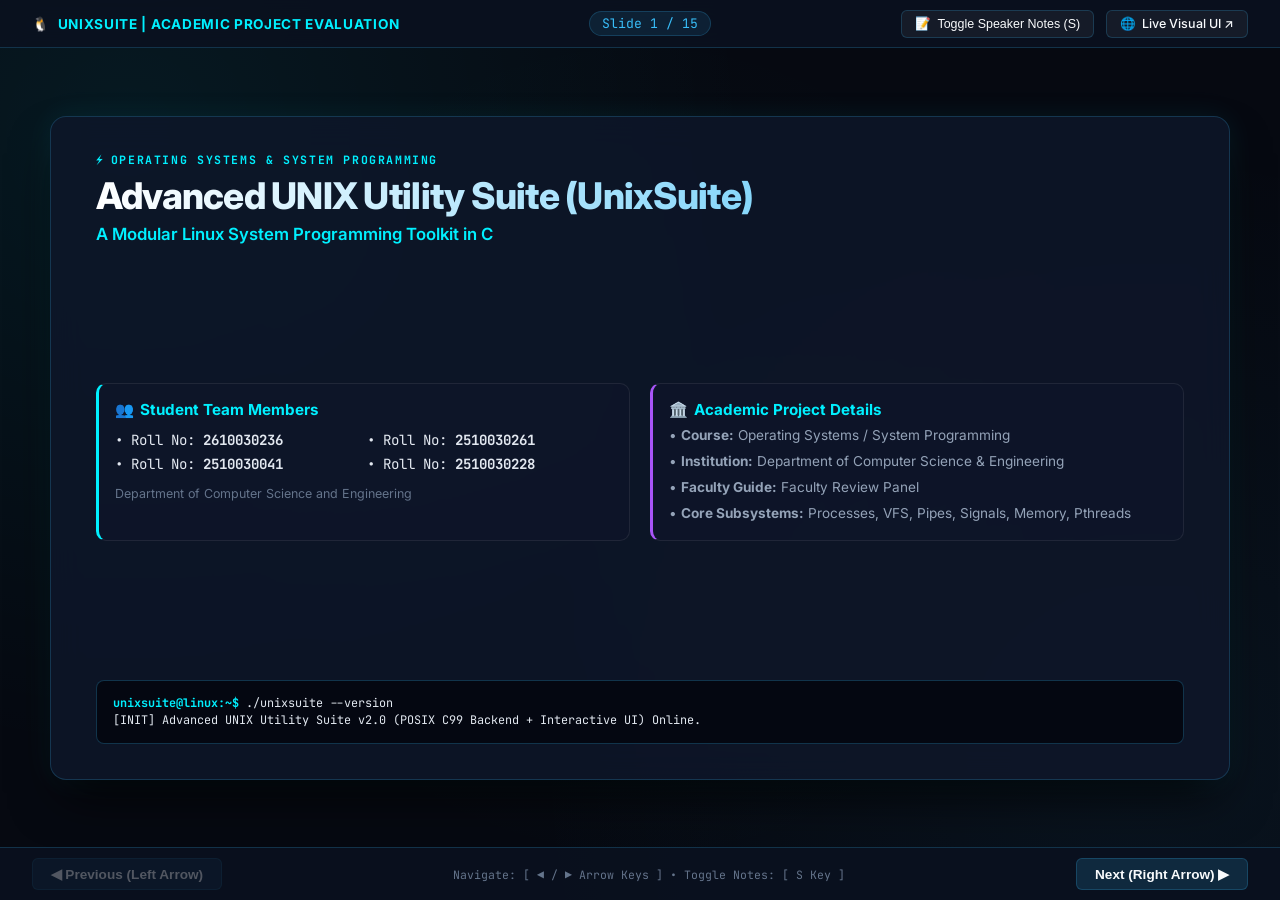
==== slides.html @ fb6fa372 "Initial commit: Advanced Unix Utility Suite (UnixSuite) complete C backend, interactive Web UI, and " ====
<!DOCTYPE html>
<html lang="en">
<head>
  <meta charset="UTF-8">
  <meta name="viewport" content="width=device-width, initial-scale=1.0">
  <title>Advanced UNIX Utility Suite (UnixSuite) | 15-Slide Presentation</title>
  <link rel="preconnect" href="https://fonts.googleapis.com">
  <link rel="preconnect" href="https://fonts.gstatic.com" crossorigin>
  <link href="https://fonts.googleapis.com/css2?family=Inter:wght@300;400;500;600;700;800;900&family=JetBrains+Mono:wght@400;500;600;700&display=swap" rel="stylesheet">
  <style>
    :root {
      --bg-base: #060911;
      --bg-surface: #0b1120;
      --card-bg: rgba(15, 23, 42, 0.85);
      --card-border: rgba(56, 189, 248, 0.2);
      --card-hover: rgba(30, 41, 59, 0.95);
      --accent-cyan: #00f0ff;
      --accent-blue: #38bdf8;
      --accent-purple: #a855f7;
      --accent-emerald: #10b981;
      --accent-amber: #f59e0b;
      --accent-rose: #f43f5e;
      --text-main: #f8fafc;
      --text-muted: #94a3b8;
      --text-dim: #64748b;
    }

    * {
      box-sizing: border-box;
      margin: 0;
      padding: 0;
    }

    body {
      font-family: 'Inter', -apple-system, BlinkMacSystemFont, sans-serif;
      background-color: var(--bg-base);
      color: var(--text-main);
      overflow: hidden;
      height: 100vh;
      display: flex;
      flex-direction: column;
      background-image: 
        radial-gradient(circle at 10% 15%, rgba(0, 240, 255, 0.07) 0%, transparent 45%),
        radial-gradient(circle at 90% 85%, rgba(56, 189, 248, 0.06) 0%, transparent 45%),
        radial-gradient(circle at 50% 50%, rgba(16, 185, 129, 0.03) 0%, transparent 55%);
    }

    /* Top presentation bar */
    .pres-header {
      padding: 0.6rem 2rem;
      display: flex;
      align-items: center;
      justify-content: space-between;
      border-bottom: 1px solid var(--card-border);
      background: rgba(11, 17, 32, 0.9);
      backdrop-filter: blur(12px);
      z-index: 100;
    }

    .brand-tag {
      font-size: 0.85rem;
      font-weight: 700;
      color: var(--accent-cyan);
      display: flex;
      align-items: center;
      gap: 0.5rem;
      letter-spacing: 0.05em;
    }

    .slide-progress {
      font-family: 'JetBrains Mono', monospace;
      font-size: 0.82rem;
      color: var(--accent-blue);
      background: rgba(56, 189, 248, 0.1);
      padding: 3px 12px;
      border-radius: 9999px;
      border: 1px solid var(--card-border);
    }

    .header-actions {
      display: flex;
      align-items: center;
      gap: 0.75rem;
    }

    .btn-header {
      background: rgba(255, 255, 255, 0.05);
      border: 1px solid var(--card-border);
      color: var(--text-main);
      padding: 0.35rem 0.8rem;
      border-radius: 6px;
      font-size: 0.78rem;
      font-weight: 500;
      cursor: pointer;
      display: flex;
      align-items: center;
      gap: 0.4rem;
      transition: all 0.2s;
      text-decoration: none;
    }

    .btn-header:hover {
      background: rgba(0, 240, 255, 0.15);
      border-color: var(--accent-cyan);
      color: var(--accent-cyan);
    }

    /* Deck Viewport (16:9 Ratio Container) */
    .deck-viewport {
      flex: 1;
      position: relative;
      display: flex;
      align-items: center;
      justify-content: center;
      padding: 1.5rem 2rem;
      overflow: hidden;
    }

    .slide-container {
      width: 100%;
      max-width: 1180px;
      aspect-ratio: 16 / 9;
      max-height: calc(100vh - 140px);
      background: var(--card-bg);
      border: 1px solid var(--card-border);
      border-radius: 16px;
      padding: 2.2rem 2.8rem;
      box-shadow: 0 25px 50px -12px rgba(0, 0, 0, 0.8), 0 0 30px rgba(0, 240, 255, 0.08);
      display: none;
      flex-direction: column;
      justify-content: space-between;
      position: relative;
      overflow-y: auto;
      backdrop-filter: blur(16px);
    }

    .slide-container.active {
      display: flex;
      animation: slideIn 0.3s cubic-bezier(0.16, 1, 0.3, 1) forwards;
    }

    @keyframes slideIn {
      from { opacity: 0; transform: translateY(12px) scale(0.98); }
      to { opacity: 1; transform: translateY(0) scale(1); }
    }

    .slide-tag {
      font-size: 0.72rem;
      text-transform: uppercase;
      letter-spacing: 0.14em;
      font-weight: 700;
      color: var(--accent-cyan);
      font-family: 'JetBrains Mono', monospace;
      margin-bottom: 0.35rem;
      display: flex;
      align-items: center;
      gap: 0.4rem;
    }

    .slide-heading {
      font-size: 1.85rem;
      font-weight: 800;
      letter-spacing: -0.02em;
      margin-bottom: 1rem;
      background: linear-gradient(90deg, #ffffff 0%, var(--accent-blue) 100%);
      -webkit-background-clip: text;
      -webkit-text-fill-color: transparent;
    }

    .slide-content {
      flex: 1;
      display: flex;
      flex-direction: column;
      gap: 1rem;
      font-size: 0.95rem;
      color: #cbd5e1;
      line-height: 1.5;
    }

    /* Grid Layouts */
    .grid-2 {
      display: grid;
      grid-template-columns: 1fr 1fr;
      gap: 1.25rem;
    }

    .grid-3 {
      display: grid;
      grid-template-columns: repeat(3, 1fr);
      gap: 1rem;
    }

    .grid-4 {
      display: grid;
      grid-template-columns: repeat(4, 1fr);
      gap: 0.75rem;
    }

    .card {
      background: rgba(15, 23, 42, 0.6);
      border: 1px solid rgba(255, 255, 255, 0.08);
      border-radius: 10px;
      padding: 1rem;
      display: flex;
      flex-direction: column;
      gap: 0.4rem;
    }

    .card h4 {
      font-size: 0.95rem;
      font-weight: 700;
      color: var(--accent-cyan);
      display: flex;
      align-items: center;
      gap: 0.4rem;
    }

    .card p, .card ul {
      font-size: 0.85rem;
      color: var(--text-muted);
      line-height: 1.45;
    }

    .card ul {
      padding-left: 1.1rem;
    }

    /* Terminal & Code Blocks */
    .terminal-box {
      background: #040711;
      border: 1px solid rgba(56, 189, 248, 0.25);
      border-radius: 8px;
      padding: 0.85rem 1rem;
      font-family: 'JetBrains Mono', monospace;
      font-size: 0.78rem;
      color: #e2e8f0;
      line-height: 1.45;
      overflow-x: auto;
    }

    .terminal-prompt {
      color: var(--accent-cyan);
      font-weight: 700;
    }

    .code-box {
      background: #050814;
      border: 1px solid rgba(255, 255, 255, 0.1);
      border-radius: 8px;
      padding: 0.75rem 1rem;
      font-family: 'JetBrains Mono', monospace;
      font-size: 0.78rem;
      color: #93c5fd;
      line-height: 1.4;
    }

    /* Tables */
    .pres-table {
      width: 100%;
      border-collapse: collapse;
      font-size: 0.82rem;
      font-family: 'Inter', sans-serif;
    }

    .pres-table th {
      background: rgba(56, 189, 248, 0.12);
      color: var(--accent-cyan);
      text-align: left;
      padding: 0.55rem 0.75rem;
      font-weight: 600;
      border-bottom: 1px solid var(--card-border);
    }

    .pres-table td {
      padding: 0.5rem 0.75rem;
      border-bottom: 1px solid rgba(255, 255, 255, 0.05);
      color: var(--text-muted);
    }

    .pres-table tr:hover td {
      background: rgba(255, 255, 255, 0.02);
      color: var(--text-main);
    }

    /* Diagrams & Flow Elements */
    .flow-bar {
      display: flex;
      align-items: center;
      justify-content: space-between;
      gap: 0.5rem;
      background: rgba(15, 23, 42, 0.7);
      border: 1px solid var(--card-border);
      border-radius: 8px;
      padding: 0.6rem 1rem;
      font-family: 'JetBrains Mono', monospace;
      font-size: 0.8rem;
    }

    .flow-node {
      background: rgba(56, 189, 248, 0.15);
      border: 1px solid var(--accent-blue);
      padding: 0.35rem 0.65rem;
      border-radius: 6px;
      color: var(--text-main);
      font-weight: 600;
    }

    .flow-arrow {
      color: var(--accent-cyan);
      font-weight: 700;
    }

    /* Speaker Notes Box */
    .notes-drawer {
      background: rgba(4, 8, 18, 0.95);
      border: 1px solid var(--accent-amber);
      border-radius: 10px;
      padding: 0.75rem 1rem;
      font-size: 0.8rem;
      color: #fde68a;
      display: none;
      margin-top: 0.5rem;
      line-height: 1.45;
    }

    .notes-drawer.open {
      display: block;
    }

    /* Footer Controls */
    .pres-footer {
      padding: 0.6rem 2rem;
      display: flex;
      align-items: center;
      justify-content: space-between;
      border-top: 1px solid var(--card-border);
      background: rgba(11, 17, 32, 0.9);
      z-index: 100;
    }

    .btn-nav {
      background: rgba(56, 189, 248, 0.15);
      border: 1px solid var(--card-border);
      color: var(--text-main);
      padding: 0.45rem 1.1rem;
      border-radius: 6px;
      font-weight: 600;
      font-size: 0.85rem;
      cursor: pointer;
      display: flex;
      align-items: center;
      gap: 0.4rem;
      transition: all 0.2s;
    }

    .btn-nav:hover:not(:disabled) {
      background: var(--accent-cyan);
      color: #040711;
      box-shadow: 0 0 15px rgba(0, 240, 255, 0.4);
    }

    .btn-nav:disabled {
      opacity: 0.3;
      cursor: not-allowed;
    }

    .key-tip {
      font-size: 0.72rem;
      color: var(--text-dim);
      font-family: 'JetBrains Mono', monospace;
    }
  </style>
</head>
<body>

  <!-- Top Bar -->
  <header class="pres-header">
    <div class="brand-tag">
      <span>🐧</span> UNIXSUITE | ACADEMIC PROJECT EVALUATION
    </div>
    <div class="slide-progress" id="slide-indicator">Slide 1 / 15</div>
    <div class="header-actions">
      <button class="btn-header" id="toggle-notes-btn" onclick="toggleSpeakerNotes()">
        <span>📝</span> Toggle Speaker Notes (S)
      </button>
      <a href="index.html" target="_blank" class="btn-header">
        <span>🌐</span> Live Visual UI ↗
      </a>
    </div>
  </header>

  <!-- Deck Viewport -->
  <main class="deck-viewport">

    <!-- ===================================================================
         SLIDE 1: TITLE SLIDE
         =================================================================== -->
    <div class="slide-container active" id="slide-1">
      <div>
        <div class="slide-tag"><span>⚡</span> OPERATING SYSTEMS & SYSTEM PROGRAMMING</div>
        <h1 class="slide-heading" style="font-size: 2.3rem; margin-bottom: 0.4rem;">Advanced UNIX Utility Suite (UnixSuite)</h1>
        <p style="font-size: 1.05rem; color: var(--accent-cyan); font-weight: 600;">
          A Modular Linux System Programming Toolkit in C
        </p>
      </div>

      <div class="grid-2" style="margin: 0.8rem 0;">
        <div class="card" style="border-left: 3px solid var(--accent-cyan);">
          <h4><span>👥</span> Student Team Members</h4>
          <div style="display: grid; grid-template-columns: 1fr 1fr; gap: 0.4rem; margin-top: 0.3rem; font-family: 'JetBrains Mono', monospace; font-size: 0.88rem; color: #e2e8f0;">
            <div>• Roll No: <strong>2610030236</strong></div>
            <div>• Roll No: <strong>2510030261</strong></div>
            <div>• Roll No: <strong>2510030041</strong></div>
            <div>• Roll No: <strong>2510030228</strong></div>
          </div>
          <div style="font-size: 0.78rem; color: var(--text-dim); margin-top: 0.4rem;">
            Department of Computer Science and Engineering
          </div>
        </div>

        <div class="card" style="border-left: 3px solid var(--accent-purple);">
          <h4><span>🏛️</span> Academic Project Details</h4>
          <p>• <strong>Course:</strong> Operating Systems / System Programming</p>
          <p>• <strong>Institution:</strong> Department of Computer Science & Engineering</p>
          <p>• <strong>Faculty Guide:</strong> Faculty Review Panel</p>
          <p>• <strong>Core Subsystems:</strong> Processes, VFS, Pipes, Signals, Memory, Pthreads</p>
        </div>
      </div>

      <div class="terminal-box" style="font-size: 0.74rem;">
        <span class="terminal-prompt">unixsuite@linux:~$</span> ./unixsuite --version<br>
        [INIT] Advanced UNIX Utility Suite v2.0 (POSIX C99 Backend + Interactive UI) Online.
      </div>

      <div class="notes-drawer" id="notes-1">
        <strong>🗣️ Speaker Note (Slide 1):</strong> "Good morning, respected faculty members. Today we are presenting our project titled 'Advanced UNIX Utility Suite (UnixSuite)'. It is a modular, high-performance system programming toolkit implemented in C that demonstrates fundamental Linux and POSIX kernel abstractions through observable, real-time command execution."
      </div>
    </div>

    <!-- ===================================================================
         SLIDE 2: INTRODUCTION
         =================================================================== -->
    <div class="slide-container" id="slide-2">
      <div>
        <div class="slide-tag">PROJECT OVERVIEW</div>
        <h2 class="slide-heading">Introduction & Concept Definition</h2>
      </div>

      <div class="slide-content">
        <p style="font-size: 0.92rem;">
          <strong>UnixSuite</strong> is a modular, menu-driven command-line toolkit developed in standard C99 that bridges the gap between theoretical operating system concepts and actual kernel execution.
        </p>

        <div class="grid-3">
          <div class="card">
            <h4><span>🐧</span> POSIX Interfaces</h4>
            <p>Directly interfaces with Linux kernel system calls (C interfaces) rather than high-level third-party libraries.</p>
          </div>
          <div class="card">
            <h4><span>🧩</span> Modular Design</h4>
            <p>Decoupled modules with dedicated header (<code>.h</code>) declarations and implementation (<code>.c</code>) units.</p>
          </div>
          <div class="card">
            <h4><span>🔍</span> Internal Telemetry</h4>
            <p>Embedded <code>[INTERNAL WORKING]</code> tracing that explains kernel transitions for every user command.</p>
          </div>
        </div>

        <div class="card" style="border-color: rgba(56, 189, 248, 0.3); background: rgba(56, 189, 248, 0.05);">
          <h4><span>🎯</span> 6 Core System Programming Domains Covered</h4>
          <div style="display: flex; gap: 0.6rem; flex-wrap: wrap; margin-top: 0.3rem;">
            <span class="flow-node" style="font-size: 0.72rem;">1. System Info (uname/sysconf)</span>
            <span class="flow-node" style="font-size: 0.72rem;">2. Process Manager (fork/exec/wait)</span>
            <span class="flow-node" style="font-size: 0.72rem;">3. VFS & Inodes (open/read/stat)</span>
            <span class="flow-node" style="font-size: 0.72rem;">4. IPC & Pipes (pipe/read/write)</span>
            <span class="flow-node" style="font-size: 0.72rem;">5. Memory Analysis (/proc/self)</span>
            <span class="flow-node" style="font-size: 0.72rem;">6. Concurrency (pthreads/mutex)</span>
          </div>
        </div>
      </div>

      <div class="notes-drawer" id="notes-2">
        <strong>🗣️ Speaker Note (Slide 2):</strong> "UnixSuite provides a structured command-line environment designed to explore six key pillars of operating systems. Rather than viewing system calls as black boxes, each module executes real POSIX operations and returns both standard output and detailed internal working messages for clear educational demonstration."
      </div>
    </div>

    <!-- ===================================================================
         SLIDE 3: PROBLEM STATEMENT
         =================================================================== -->
    <div class="slide-container" id="slide-3">
      <div>
        <div class="slide-tag">MOTIVATION & CHALLENGE</div>
        <h2 class="slide-heading">Problem Statement</h2>
      </div>

      <div class="slide-content grid-2">
        <div class="card" style="border-left: 3px solid var(--accent-rose);">
          <h4 style="color: var(--accent-rose);"><span>❌</span> The Pedagogical Gap</h4>
          <ul style="margin-top: 0.4rem; line-height: 1.6;">
            <li><strong>Theory vs Execution:</strong> OS concepts like process cloning (<code>fork</code>), memory paging, and virtual file descriptors are taught abstractly in textbooks.</li>
            <li><strong>Hidden Kernel Behavior:</strong> Standard terminal commands hide internal state changes, system call returns, and file descriptor indexing.</li>
            <li><strong>Concurrency Hazards:</strong> Race conditions, critical sections, and mutual exclusion are difficult to observe without controlled simulations.</li>
          </ul>
        </div>

        <div class="card" style="border-left: 3px solid var(--accent-emerald);">
          <h4 style="color: var(--accent-emerald);"><span>✔</span> The UnixSuite Solution</h4>
          <div class="flow-bar" style="margin: 0.4rem 0; flex-direction: column; align-items: stretch; gap: 0.4rem;">
            <div style="text-align: center; font-weight: 700; color: var(--accent-cyan);">Theoretical POSIX Concept</div>
            <div style="text-align: center; color: var(--accent-cyan);">⬇ [C99 Implementation]</div>
            <div style="text-align: center; font-weight: 700; color: var(--accent-blue);">Direct Linux Kernel System Call</div>
            <div style="text-align: center; color: var(--accent-cyan);">⬇ [State Capture]</div>
            <div style="text-align: center; font-weight: 700; color: var(--accent-emerald);">Observable Output & Internal Telemetry</div>
          </div>
          <p style="font-size: 0.8rem; margin-top: 0.3rem;">Unifies all demonstrations into one structured, maintainable, and interactive codebase.</p>
        </div>
      </div>

      <div class="notes-drawer" id="notes-3">
        <strong>🗣️ Speaker Note (Slide 3):</strong> "Operating systems courses often focus heavily on textbook theory without providing students with an observable way to witness kernel behaviors. UnixSuite resolves this by mapping theoretical concepts directly to C system calls and rendering observable outputs, bridging the gap between theory and practical engineering."
      </div>
    </div>

    <!-- ===================================================================
         SLIDE 4: OBJECTIVES
         =================================================================== -->
    <div class="slide-container" id="slide-4">
      <div>
        <div class="slide-tag">PROJECT GOALS</div>
        <h2 class="slide-heading">Primary Project Objectives</h2>
      </div>

      <div class="slide-content grid-4">
        <div class="card">
          <h4><span>1.</span> System Telemetry</h4>
          <p>Extract OS release, kernel architecture, CPU topology, and page metrics via <code>uname()</code> and <code>sysconf()</code>.</p>
        </div>
        <div class="card">
          <h4><span>2.</span> Process Control</h4>
          <p>Demonstrate address space cloning via <code>fork()</code>, binary loading via <code>execlp()</code>, and reap via <code>waitpid()</code>.</p>
        </div>
        <div class="card">
          <h4><span>3.</span> VFS Operations</h4>
          <p>Perform byte stream I/O (<code>open</code>, <code>read</code>, <code>close</code>) and inspect physical inode metadata using <code>stat()</code>.</p>
        </div>
        <div class="card">
          <h4><span>4.</span> IPC via Pipes</h4>
          <p>Establish unidirectional FIFO kernel channels between parent and child processes using <code>pipe()</code>.</p>
        </div>
        <div class="card">
          <h4><span>5.</span> Signal Dispatch</h4>
          <p>Install reliable signal handlers with <code>sigaction()</code> and dispatch software interrupts via <code>kill()</code>.</p>
        </div>
        <div class="card">
          <h4><span>6.</span> Memory Maps</h4>
          <p>Parse <code>/proc/self/status</code> and <code>/proc/self/maps</code> to measure VmSize, VmRSS, and virtual segments.</p>
        </div>
        <div class="card">
          <h4><span>7.</span> Thread Sync</h4>
          <p>Implement POSIX threads (<code>pthreads</code>) and prove mutual exclusion using <code>pthread_mutex_t</code>.</p>
        </div>
        <div class="card">
          <h4><span>8.</span> Modular C</h4>
          <p>Maintain clean software architecture, automated compilation via <code>Makefile</code>, and POSIX conformance.</p>
        </div>
      </div>

      <div class="notes-drawer" id="notes-4">
        <strong>🗣️ Speaker Note (Slide 4):</strong> "Our project targeted eight explicit learning objectives covering everything from hardware telemetry and process control to IPC, memory analysis, and multithreading synchronization, all built according to rigorous modular C programming principles."
      </div>
    </div>

    <!-- ===================================================================
         SLIDE 5: TECH STACK & TOOLS
         =================================================================== -->
    <div class="slide-container" id="slide-5">
      <div>
        <div class="slide-tag">IMPLEMENTATION ENVIRONMENT</div>
        <h2 class="slide-heading">Technology Stack & System Interfaces</h2>
      </div>

      <div class="slide-content grid-2">
        <div class="card">
          <h4><span>🛠️</span> Core Toolchain & Environment</h4>
          <table class="pres-table" style="margin-top: 0.3rem;">
            <tr>
              <th style="width: 35%;">Layer</th>
              <th>Specification</th>
            </tr>
            <tr>
              <td><strong>Language</strong></td>
              <td>C (ISO C99 Standard with <code>_POSIX_C_SOURCE 200809L</code>)</td>
            </tr>
            <tr>
              <td><strong>Compiler</strong></td>
              <td>GCC (GNU Compiler Collection) with <code>-Wall -Wextra</code></td>
            </tr>
            <tr>
              <td><strong>Platform</strong></td>
              <td>Linux Kernel 6.x / POSIX-compliant UNIX / WSL2</td>
            </tr>
            <tr>
              <td><strong>Build Tool</strong></td>
              <td>GNU Make (Automated multi-file compilation)</td>
            </tr>
            <tr>
              <td><strong>Threading</strong></td>
              <td>POSIX Threads Library (<code>-lpthread</code>)</td>
            </tr>
          </table>
        </div>

        <div class="card">
          <h4><span>📦</span> Native POSIX / Linux APIs Utilized</h4>
          <div style="font-family: 'JetBrains Mono', monospace; font-size: 0.78rem; line-height: 1.6; color: #cbd5e1; margin-top: 0.3rem;">
            <div>• <strong>Process:</strong> <code>fork()</code>, <code>execlp()</code>, <code>waitpid()</code>, <code>getpid()</code></div>
            <div>• <strong>File System:</strong> <code>open()</code>, <code>read()</code>, <code>close()</code>, <code>stat()</code></div>
            <div>• <strong>IPC:</strong> <code>pipe()</code>, <code>write()</code>, <code>read()</code></div>
            <div>• <strong>Signals:</strong> <code>sigaction()</code>, <code>kill()</code>, <code>sigemptyset()</code></div>
            <div>• <strong>Memory:</strong> <code>/proc/self/status</code>, <code>sysconf(_SC_PAGESIZE)</code></div>
            <div>• <strong>Threads:</strong> <code>pthread_create()</code>, <code>pthread_mutex_lock()</code></div>
          </div>
          <div style="font-size: 0.75rem; color: var(--accent-emerald); margin-top: 0.4rem;">
            ✔ Zero third-party dependencies; strictly native POSIX C backend.
          </div>
        </div>
      </div>

      <div class="notes-drawer" id="notes-5">
        <strong>🗣️ Speaker Note (Slide 5):</strong> "The backend is implemented strictly in C99 using native POSIX and Linux kernel APIs, compiled with GCC and GNU Make. We avoided external frameworks to ensure direct, unmediated communication with the Linux kernel interfaces."
      </div>
    </div>

    <!-- ===================================================================
         SLIDE 6: SYSTEM ARCHITECTURE
         =================================================================== -->
    <div class="slide-container" id="slide-6">
      <div>
        <div class="slide-tag">SOFTWARE DESIGN</div>
        <h2 class="slide-heading">Modular System Architecture</h2>
      </div>

      <div class="slide-content">
        <!-- Architecture Diagram -->
        <div style="display: flex; flex-direction: column; gap: 0.5rem;">
          <!-- Top Layer -->
          <div class="flow-bar" style="justify-content: center; background: rgba(56, 189, 248, 0.15); border-color: var(--accent-cyan);">
            <strong>USER INTERACTION LAYER:</strong> Interactive CLI REPL / Terminal Shell & Visual Web Workbench
          </div>

          <div style="text-align: center; color: var(--accent-cyan); font-weight: 700;">⬇ User Command Input (`main.c` Command Interpreter)</div>

          <!-- Middle Layer (Modules) -->
          <div class="grid-3" style="gap: 0.6rem;">
            <div class="card" style="padding: 0.6rem; text-align: center;">
              <strong style="color: var(--accent-cyan); font-size: 0.8rem;">system_info.c / .h</strong>
              <div style="font-size: 0.72rem; color: var(--text-muted);">uname(), sysconf()</div>
            </div>
            <div class="card" style="padding: 0.6rem; text-align: center;">
              <strong style="color: var(--accent-purple); font-size: 0.8rem;">process_manager.c / .h</strong>
              <div style="font-size: 0.72rem; color: var(--text-muted);">fork(), exec(), waitpid()</div>
            </div>
            <div class="card" style="padding: 0.6rem; text-align: center;">
              <strong style="color: var(--accent-emerald); font-size: 0.8rem;">file_system.c / .h</strong>
              <div style="font-size: 0.72rem; color: var(--text-muted);">open(), read(), stat()</div>
            </div>
            <div class="card" style="padding: 0.6rem; text-align: center;">
              <strong style="color: var(--accent-amber); font-size: 0.8rem;">ipc.c / .h</strong>
              <div style="font-size: 0.72rem; color: var(--text-muted);">pipe(), sigaction(), kill()</div>
            </div>
            <div class="card" style="padding: 0.6rem; text-align: center;">
              <strong style="color: var(--accent-blue); font-size: 0.8rem;">memory.c / .h</strong>
              <div style="font-size: 0.72rem; color: var(--text-muted);">/proc/self/status, maps</div>
            </div>
            <div class="card" style="padding: 0.6rem; text-align: center;">
              <strong style="color: var(--accent-rose); font-size: 0.8rem;">concurrency.c / .h</strong>
              <div style="font-size: 0.72rem; color: var(--text-muted);">pthread_create, mutex</div>
            </div>
          </div>

          <div style="text-align: center; color: var(--accent-cyan); font-weight: 700;">⬇ System Calls & ProcFS Interactions</div>

          <!-- Bottom Layer -->
          <div class="flow-bar" style="justify-content: center; background: rgba(16, 185, 129, 0.15); border-color: var(--accent-emerald);">
            <strong>LINUX KERNEL SPACE:</strong> Process Scheduler • Virtual File System (VFS) • Page Tables • IPC Buffers
          </div>
        </div>
      </div>

      <div class="notes-drawer" id="notes-6">
        <strong>🗣️ Speaker Note (Slide 6):</strong> "This block diagram shows the clean separation of concerns in our architecture. `main.c` acts as the command dispatcher, routing user input to individual modular C subsystems. Each `.c` file contains the implementation while `.h` header files declare clean interfaces."
      </div>
    </div>

    <!-- ===================================================================
         SLIDE 7: COMMAND-LINE INTERFACE
         =================================================================== -->
    <div class="slide-container" id="slide-7">
      <div>
        <div class="slide-tag">USER INTERFACE</div>
        <h2 class="slide-heading">Command-Line Interface & REPL</h2>
      </div>

      <div class="slide-content grid-2">
        <div class="terminal-box" style="height: 100%;">
          <div style="color: var(--accent-cyan); font-weight: 700; margin-bottom: 0.3rem;">=== UNIXSUITE INTERACTIVE CLI ===</div>
          <div><span class="terminal-prompt">UnixSuite ></span> system-info</div>
          <div style="color: #94a3b8;">[INTERNAL] uname() and sysconf() queried kernel.</div>
          <div><span class="terminal-prompt">UnixSuite ></span> processes</div>
          <div style="color: #94a3b8;">[CHILD] fork() created PID 4013 | exec() invoked.</div>
          <div><span class="terminal-prompt">UnixSuite ></span> file-info test.txt</div>
          <div style="color: #94a3b8;">Size: 851 B | Permissions: 0644 | Inode metadata ok.</div>
          <div><span class="terminal-prompt">UnixSuite ></span> thread-demo</div>
          <div style="color: #10b981;">[RESULT] Expected: 200000 | Actual: 200000 (Mutex Safe)</div>
          <div><span class="terminal-prompt">UnixSuite ></span> _</div>
        </div>

        <div class="card">
          <h4><span>⌨️</span> Command Dispatch Mechanism</h4>
          <ul style="margin-top: 0.3rem; line-height: 1.55;">
            <li><strong>REPL Loop:</strong> Continuously reads string tokens via <code>fgets()</code> in <code>main.c</code>.</li>
            <li><strong>Argument Parsing:</strong> Trims newline delimiters and matches command prefixes (e.g. <code>read-file &lt;filename&gt;</code>).</li>
            <li><strong>Error Trapping:</strong> Displays instructional usage tips when unrecognized commands are entered.</li>
            <li><strong>Graceful Teardown:</strong> `exit` terminates the event loop with status code 0.</li>
          </ul>
        </div>
      </div>

      <div class="notes-drawer" id="notes-7">
        <strong>🗣️ Speaker Note (Slide 7):</strong> "The terminal interface operates as an interactive REPL loop. Users enter commands such as `system-info`, `processes`, or `thread-demo`, and the dispatcher invokes the corresponding C function, formatting both results and internal working telemetry."
      </div>
    </div>

    <!-- ===================================================================
         SLIDE 8: SYSTEM INFO & FILE MANAGEMENT
         =================================================================== -->
    <div class="slide-container" id="slide-8">
      <div>
        <div class="slide-tag">MODULES 1 & 3</div>
        <h2 class="slide-heading">System Information & File Management</h2>
      </div>

      <div class="slide-content grid-2">
        <!-- Left: System Info -->
        <div class="card">
          <h4><span>🖥️</span> 1. System Information</h4>
          <ul style="line-height: 1.5; margin-top: 0.2rem;">
            <li><strong><code>uname(&info)</code></strong>: Fills <code>struct utsname</code> with OS name, release (e.g., 6.6 WSL2), version, and machine architecture (<code>x86_64</code>).</li>
            <li><strong><code>sysconf(_SC_NPROCESSORS_ONLN)</code></strong>: Retrieves total active CPU cores for multi-core scheduling.</li>
            <li><strong><code>sysconf(_SC_PAGESIZE)</code></strong>: Queries standard hardware memory page size (4096 Bytes).</li>
          </ul>
        </div>

        <!-- Right: File System -->
        <div class="card">
          <h4><span>📁</span> 2. File System (VFS & Inodes)</h4>
          <ul style="line-height: 1.5; margin-top: 0.2rem;">
            <li><strong><code>stat(path, &st)</code></strong>: Inspects inode metadata without reading file content (size, octal permissions <code>0644</code>, UID/GID).</li>
            <li><strong><code>open(..., O_CREAT | O_EXCL)</code></strong>: Atomically creates new files and returns an integer File Descriptor (FD).</li>
            <li><strong><code>read() / close()</code></strong>: Reads raw byte buffers and safely frees the FD slot in the process table.</li>
          </ul>
        </div>
      </div>

      <div class="notes-drawer" id="notes-8">
        <strong>🗣️ Speaker Note (Slide 8):</strong> "Here we contrast system information with file management. `uname()` and `sysconf()` query live kernel parameters, while `stat()` extracts physical inode metadata and `open()/read()` demonstrate low-level file descriptor stream I/O."
      </div>
    </div>

    <!-- ===================================================================
         SLIDE 9: PROCESS MANAGEMENT
         =================================================================== -->
    <div class="slide-container" id="slide-9">
      <div>
        <div class="slide-tag">MODULE 2 DEEP DIVE</div>
        <h2 class="slide-heading">Process Creation & Lifecycle Management</h2>
      </div>

      <div class="slide-content grid-2">
        <div>
          <ul style="display: flex; flex-direction: column; gap: 0.6rem; list-style: none;">
            <li class="card" style="padding: 0.6rem;">
              <strong style="color: var(--accent-cyan);">1. fork() — Address Space Cloning</strong>
              <div style="font-size: 0.8rem; color: var(--text-muted);">Duplicates parent process. Returns <code>0</code> to child and Child PID to parent.</div>
            </li>
            <li class="card" style="padding: 0.6rem;">
              <strong style="color: var(--accent-purple);">2. execlp() — Binary Image Overlay</strong>
              <div style="font-size: 0.8rem; color: var(--text-muted);">Replaces child process text & data segments with new binary (e.g. <code>echo</code>).</div>
            </li>
            <li class="card" style="padding: 0.6rem;">
              <strong style="color: var(--accent-emerald);">3. waitpid() — Synchronization & Status</strong>
              <div style="font-size: 0.8rem; color: var(--text-muted);">Parent blocks until child terminates, inspecting <code>WEXITSTATUS(status)</code> to reap zombie.</div>
            </li>
          </ul>
        </div>

        <div class="code-box">
<span style="color: #64748b;">// Complete fork-exec-wait flow</span>
pid_t pid = <span style="color: #38bdf8;">fork</span>();

<span style="color: #f43f5e;">if</span> (pid == 0) {
    <span style="color: #64748b;">// In Child Process</span>
    <span style="color: #38bdf8;">execlp</span>("echo", "echo", "[Child] Executed!", NULL);
    <span style="color: #38bdf8;">_exit</span>(1);
} <span style="color: #f43f5e;">else</span> {
    <span style="color: #64748b;">// In Parent Process</span>
    <span style="color: #38bdf8;">waitpid</span>(pid, &status, 0);
    <span style="color: #f43f5e;">if</span> (WIFEXITED(status)) {
        printf("Exit Code: %d\n", WEXITSTATUS(status));
    }
}
        </div>
      </div>

      <div class="notes-drawer" id="notes-9">
        <strong>🗣️ Speaker Note (Slide 9):</strong> "It is crucial to distinguish process creation from program execution. `fork()` creates a new process by cloning the parent, while `exec()` replaces the memory image of that process with a new program. The parent uses `waitpid()` to avoid leaving zombie processes."
      </div>
    </div>

    <!-- ===================================================================
         SLIDE 10: INTER-PROCESS COMMUNICATION (IPC)
         =================================================================== -->
    <div class="slide-container" id="slide-10">
      <div>
        <div class="slide-tag">MODULE 4 DEEP DIVE</div>
        <h2 class="slide-heading">Inter-Process Communication via Anonymous Pipes</h2>
      </div>

      <div class="slide-content grid-2">
        <div class="card">
          <h4><span>🚰</span> Pipe Communication Mechanism</h4>
          <ul style="line-height: 1.5; margin-top: 0.3rem;">
            <li><strong><code>pipe(pipefd[2])</code></strong>: Allocates a unidirectional FIFO buffer in kernel ring memory.</li>
            <li><strong><code>pipefd[1] (Write End)</code></strong>: Child closes read end (<code>0</code>) and writes message into pipe buffer.</li>
            <li><strong><code>pipefd[0] (Read End)</code></strong>: Parent closes write end (<code>1</code>) and reads bytes synchronously.</li>
            <li><strong>Zero Disk Overhead:</strong> Transfers data entirely in memory across process boundaries.</li>
          </ul>
        </div>

        <div class="code-box">
<span style="color: #64748b;">// Pipe IPC Implementation</span>
int pipefd[2];
pipe(pipefd); <span style="color: #64748b;">// [0]=Read, [1]=Write</span>

if (fork() == 0) {
    close(pipefd[0]);
    write(pipefd[1], "Hello Parent", 13);
    close(pipefd[1]);
    _exit(0);
}

close(pipefd[1]);
read(pipefd[0], buffer, sizeof(buffer));
close(pipefd[0]);
waitpid(pid, NULL, 0);
        </div>
      </div>

      <div class="notes-drawer" id="notes-10">
        <strong>🗣️ Speaker Note (Slide 10):</strong> "Anonymous pipes provide unidirectional byte streaming between related processes. The child writes into `pipefd[1]`, and the parent reads from `pipefd[0]`. Unused file descriptors are closed to ensure proper end-of-file signaling."
      </div>
    </div>

    <!-- ===================================================================
         SLIDE 11: SIGNAL HANDLING
         =================================================================== -->
    <div class="slide-container" id="slide-11">
      <div>
        <div class="slide-tag">MODULE 4 PART B</div>
        <h2 class="slide-heading">Signal Handling & Asynchronous Notifications</h2>
      </div>

      <div class="slide-content grid-2">
        <div class="card">
          <h4><span>⚡</span> POSIX Signal Architecture</h4>
          <ul style="line-height: 1.5; margin-top: 0.3rem;">
            <li><strong>Signals vs Pipes:</strong> Signals are asynchronous interrupts that notify a process of an event rather than transmitting large data streams.</li>
            <li><strong><code>sigaction()</code></strong>: Installs reliable signal handler for <code>SIGUSR1</code> with clear signal masks.</li>
            <li><strong><code>kill(pid, SIGUSR1)</code></strong>: Sends signal to target PID (does not necessarily terminate the process).</li>
            <li><strong><code>volatile sig_atomic_t</code></strong>: Ensures atomic read/write of shared signal flag variables.</li>
          </ul>
        </div>

        <div class="code-box">
<span style="color: #64748b;">// Signal Registration & Dispatch</span>
static volatile sig_atomic_t flag = 0;

void handle_sigusr1(int sig) {
    flag = 1; <span style="color: #64748b;">// Atomic signal handler update</span>
}

struct sigaction sa;
sa.sa_handler = handle_sigusr1;
sigemptyset(&sa.sa_mask);
sigaction(SIGUSR1, &sa, NULL);

<span style="color: #64748b;">// Send signal to self</span>
kill(getpid(), SIGUSR1);
        </div>
      </div>

      <div class="notes-drawer" id="notes-11">
        <strong>🗣️ Speaker Note (Slide 11):</strong> "Signals allow processes to handle asynchronous events. We use `sigaction()` rather than the legacy `signal()` API for portable, reliable handler registration, and declare our handler flags as `volatile sig_atomic_t` for thread-safe atomicity."
      </div>
    </div>

    <!-- ===================================================================
         SLIDE 12: MEMORY ANALYSIS
         =================================================================== -->
    <div class="slide-container" id="slide-12">
      <div>
        <div class="slide-tag">MODULE 5 DEEP DIVE</div>
        <h2 class="slide-heading">Virtual Memory Architecture & /proc Telemetry</h2>
      </div>

      <div class="slide-content grid-2">
        <!-- Left: Segments -->
        <div class="card">
          <h4><span>📐</span> Linux Virtual Address Space Layout</h4>
          <div style="font-family: 'JetBrains Mono', monospace; font-size: 0.74rem; display: flex; flex-direction: column; gap: 0.25rem; margin-top: 0.2rem;">
            <div style="background: rgba(244, 63, 94, 0.2); padding: 3px 6px; border-radius: 4px;">Kernel Space (0xFFFF8000...)</div>
            <div style="background: rgba(99, 102, 241, 0.2); padding: 3px 6px; border-radius: 4px;">Stack (Grows Downward ↓) [Local Variables]</div>
            <div style="background: rgba(6, 182, 212, 0.2); padding: 3px 6px; border-radius: 4px;">Memory Mapping Segment (Shared Libs, libc.so)</div>
            <div style="background: rgba(16, 185, 129, 0.2); padding: 3px 6px; border-radius: 4px;">Heap (Grows Upward ↑) [malloc / brk]</div>
            <div style="background: rgba(245, 158, 11, 0.2); padding: 3px 6px; border-radius: 4px;">BSS & Data Segments (Globals)</div>
            <div style="background: rgba(59, 130, 246, 0.2); padding: 3px 6px; border-radius: 4px;">Text Segment (Executable Machine Code [r-xp])</div>
          </div>
        </div>

        <!-- Right: /proc status -->
        <div class="card">
          <h4><span>📊</span> /proc/self/status Metrics</h4>
          <ul style="line-height: 1.5; margin-top: 0.2rem;">
            <li><strong>VmSize vs VmRSS:</strong> <code>VmSize</code> is the total allocated virtual space; <code>VmRSS</code> (Resident Set Size) is the actual physical RAM loaded.</li>
            <li><strong>VmPeak:</strong> Peak virtual memory consumption during process lifetime.</li>
            <li><strong>VmData & VmStk:</strong> Exact virtual memory dedicated to data segments and stack frames.</li>
            <li><strong>/proc/self/maps:</strong> Lists address ranges, page permissions (<code>r-xp</code>, <code>rw-p</code>), and mapped file offsets.</li>
          </ul>
        </div>
      </div>

      <div class="notes-drawer" id="notes-12">
        <strong>🗣️ Speaker Note (Slide 12):</strong> "Our memory module inspects `/proc/self/status` and `/proc/self/maps`. Crucially, we emphasize that virtual memory (VmSize) and physical resident memory (VmRSS) are not interchangeable—VmRSS represents the exact physical memory pages currently mapped in hardware RAM."
      </div>
    </div>

    <!-- ===================================================================
         SLIDE 13: CONCURRENCY & THREADS
         =================================================================== -->
    <div class="slide-container" id="slide-13">
      <div>
        <div class="slide-tag">MODULE 6 DEEP DIVE</div>
        <h2 class="slide-heading">Multithreading, Concurrency & Mutex Synchronization</h2>
      </div>

      <div class="slide-content grid-2">
        <div class="card">
          <h4><span>🧵</span> POSIX Threads & Shared Memory</h4>
          <ul style="line-height: 1.5; margin-top: 0.3rem;">
            <li><strong>Shared Address Space:</strong> Unlike processes, threads created with <code>pthread_create()</code> share the same heap and global memory.</li>
            <li><strong>Critical Section:</strong> Incrementing <code>shared_counter++</code> involves three CPU instructions: <em>Read ➔ Modify ➔ Write</em>.</li>
            <li><strong>Race Conditions:</strong> Unsynchronized thread interleaving causes missed increments.</li>
            <li><strong>Mutex Locking:</strong> <code>pthread_mutex_lock()</code> forces mutual exclusion, guaranteeing exactly 200,000 increments.</li>
          </ul>
        </div>

        <div class="code-box">
<span style="color: #64748b;">// Worker Function with Mutex Protection</span>
void *worker(void *arg) {
    for (int i = 0; i < 100000; i++) {
        pthread_mutex_lock(&counter_mutex);
        shared_counter++; <span style="color: #64748b;">// Critical Section</span>
        pthread_mutex_unlock(&counter_mutex);
    }
    return NULL;
}

<span style="color: #64748b;">// Result: Expected 200,000 | Actual 200,000</span>
        </div>
      </div>

      <div class="notes-drawer" id="notes-13">
        <strong>🗣️ Speaker Note (Slide 13):</strong> "In multithreading, multiple threads share a single process's memory. When two threads concurrently increment a counter without synchronization, a race condition occurs. Enclosing the increment inside a mutex lock guarantees mutual exclusion and 100% data integrity."
      </div>
    </div>

    <!-- ===================================================================
         SLIDE 14: DEMONSTRATION & RESULTS
         =================================================================== -->
    <div class="slide-container" id="slide-14">
      <div>
        <div class="slide-tag">EVALUATION & VERIFICATION</div>
        <h2 class="slide-heading">Demonstration Plan, Results & Observations</h2>
      </div>

      <div class="slide-content">
        <table class="pres-table">
          <thead>
            <tr>
              <th>Feature Command</th>
              <th>Concept Demonstrated</th>
              <th>Expected Observation (Verified in C Backend)</th>
            </tr>
          </thead>
          <tbody>
            <tr>
              <td><code>system-info</code></td>
              <td>Kernel & Hardware Discovery</td>
              <td>Displays Linux kernel release, active CPU core count, and page size (4096 B).</td>
            </tr>
            <tr>
              <td><code>processes</code></td>
              <td>Process Cloning & Execution</td>
              <td>Child prints PID, executes <code>echo</code> via <code>execlp</code>, and parent reaps exit status 0.</td>
            </tr>
            <tr>
              <td><code>file-info / read-file</code></td>
              <td>VFS & Inode Metadata</td>
              <td>Shows <code>stat()</code> attributes (permissions 0644, size) and reads byte streams via FD 3.</td>
            </tr>
            <tr>
              <td><code>ipc-demo / signal-demo</code></td>
              <td>Pipes & Asynchronous Signals</td>
              <td>39-byte payload transmitted over pipe; <code>SIGUSR1</code> intercepted by signal handler.</td>
            </tr>
            <tr>
              <td><code>thread-demo</code></td>
              <td>Mutex Synchronization</td>
              <td>2 worker threads perform 100,000 iterations each; counter reaches exact 200,000.</td>
            </tr>
          </tbody>
        </table>

        <div class="card" style="margin-top: 0.5rem; padding: 0.6rem;">
          <strong style="color: var(--accent-amber); font-size: 0.8rem;">⚠️ Practical Constraints & Scope:</strong>
          <span style="font-size: 0.78rem; color: var(--text-muted);">
            Designed for POSIX/Linux systems (ProcFS and signal semantics vary on Windows/macOS). File operations strictly enforce Unix permission bits.
          </span>
        </div>
      </div>

      <div class="notes-drawer" id="notes-14">
        <strong>🗣️ Speaker Note (Slide 14):</strong> "This table summarizes our live demonstration plan. Every feature has been compiled and verified on Linux. In our demonstration, we will show command execution in the terminal alongside our companion visual dashboard."
      </div>
    </div>

    <!-- ===================================================================
         SLIDE 15: CONCLUSION & FUTURE SCOPE
         =================================================================== -->
    <div class="slide-container" id="slide-15">
      <div>
        <div class="slide-tag">PROJECT SUMMARY</div>
        <h2 class="slide-heading">Conclusion & Future Enhancements</h2>
      </div>

      <div class="slide-content grid-2">
        <div class="card" style="border-left: 3px solid var(--accent-emerald);">
          <h4 style="color: var(--accent-emerald);"><span>🏆</span> Key Project Accomplishments</h4>
          <ul style="margin-top: 0.3rem; line-height: 1.55;">
            <li><strong>Unified Architecture:</strong> Successfully combined 6 fundamental OS domains into one modular, cohesive C99 toolkit.</li>
            <li><strong>Pedagogical Value:</strong> Embedded internal telemetry and companion visual simulators clarify abstract kernel concepts.</li>
            <li><strong>Robust Engineering:</strong> Adheres to POSIX standards with clean memory management and error handling.</li>
          </ul>
        </div>

        <div class="card" style="border-left: 3px solid var(--accent-cyan);">
          <h4 style="color: var(--accent-cyan);"><span>🚀</span> Proposed Future Enhancements</h4>
          <ul style="margin-top: 0.3rem; line-height: 1.55;">
            <li><strong>Network IPC:</strong> Implement client-server TCP/UDP socket communication.</li>
            <li><strong>I/O Multiplexing:</strong> Add event-driven I/O polling using <code>epoll()</code> and <code>select()</code>.</li>
            <li><strong>Shared Memory:</strong> Introduce POSIX shared memory (<code>shm_open</code> / <code>mmap</code>) with semaphores.</li>
          </ul>
        </div>
      </div>

      <div style="text-align: center; margin-top: 1rem; font-size: 1.3rem; font-weight: 800; color: var(--accent-cyan);">
        Thank You! • Questions & Discussion
      </div>

      <div class="notes-drawer" id="notes-15">
        <strong>🗣️ Speaker Note (Slide 15):</strong> "In conclusion, UnixSuite successfully implements a modular, educational Linux system programming suite in C. For future work, we plan to extend the toolkit with network sockets and epoll I/O multiplexing. Thank you, and we are now ready for your questions."
      </div>
    </div>

  </main>

  <!-- Navigation Controls -->
  <footer class="pres-footer">
    <button class="btn-nav" id="prev-btn" onclick="prevSlide()">◀ Previous (Left Arrow)</button>
    <div class="key-tip">Navigate: [ ◀ / ▶ Arrow Keys ] • Toggle Notes: [ S Key ]</div>
    <button class="btn-nav" id="next-btn" onclick="nextSlide()">Next (Right Arrow) ▶</button>
  </footer>

  <script>
    let currentSlide = 1;
    const totalSlides = 15;
    let notesOpen = false;

    function showSlide(index) {
      if (index < 1) index = 1;
      if (index > totalSlides) index = totalSlides;
      currentSlide = index;

      document.querySelectorAll('.slide-container').forEach((s, i) => {
        if (i + 1 === currentSlide) {
          s.classList.add('active');
        } else {
          s.classList.remove('active');
        }
      });

      document.getElementById('slide-indicator').textContent = `Slide ${currentSlide} / ${totalSlides}`;
      document.getElementById('prev-btn').disabled = (currentSlide === 1);
      document.getElementById('next-btn').disabled = (currentSlide === totalSlides);
    }

    function nextSlide() {
      if (currentSlide < totalSlides) showSlide(currentSlide + 1);
    }

    function prevSlide() {
      if (currentSlide > 1) showSlide(currentSlide - 1);
    }

    function toggleSpeakerNotes() {
      notesOpen = !notesOpen;
      document.querySelectorAll('.notes-drawer').forEach(drawer => {
        if (notesOpen) {
          drawer.classList.add('open');
        } else {
          drawer.classList.remove('open');
        }
      });
      document.getElementById('toggle-notes-btn').style.background = notesOpen ? 'rgba(245, 158, 11, 0.2)' : '';
      document.getElementById('toggle-notes-btn').style.borderColor = notesOpen ? 'var(--accent-amber)' : '';
    }

    document.addEventListener('keydown', (e) => {
      if (e.key === 'ArrowRight' || e.key === 'Space') {
        nextSlide();
      } else if (e.key === 'ArrowLeft') {
        prevSlide();
      } else if (e.key === 's' || e.key === 'S') {
        toggleSpeakerNotes();
      }
    });

    showSlide(1);
  </script>
</body>
</html>
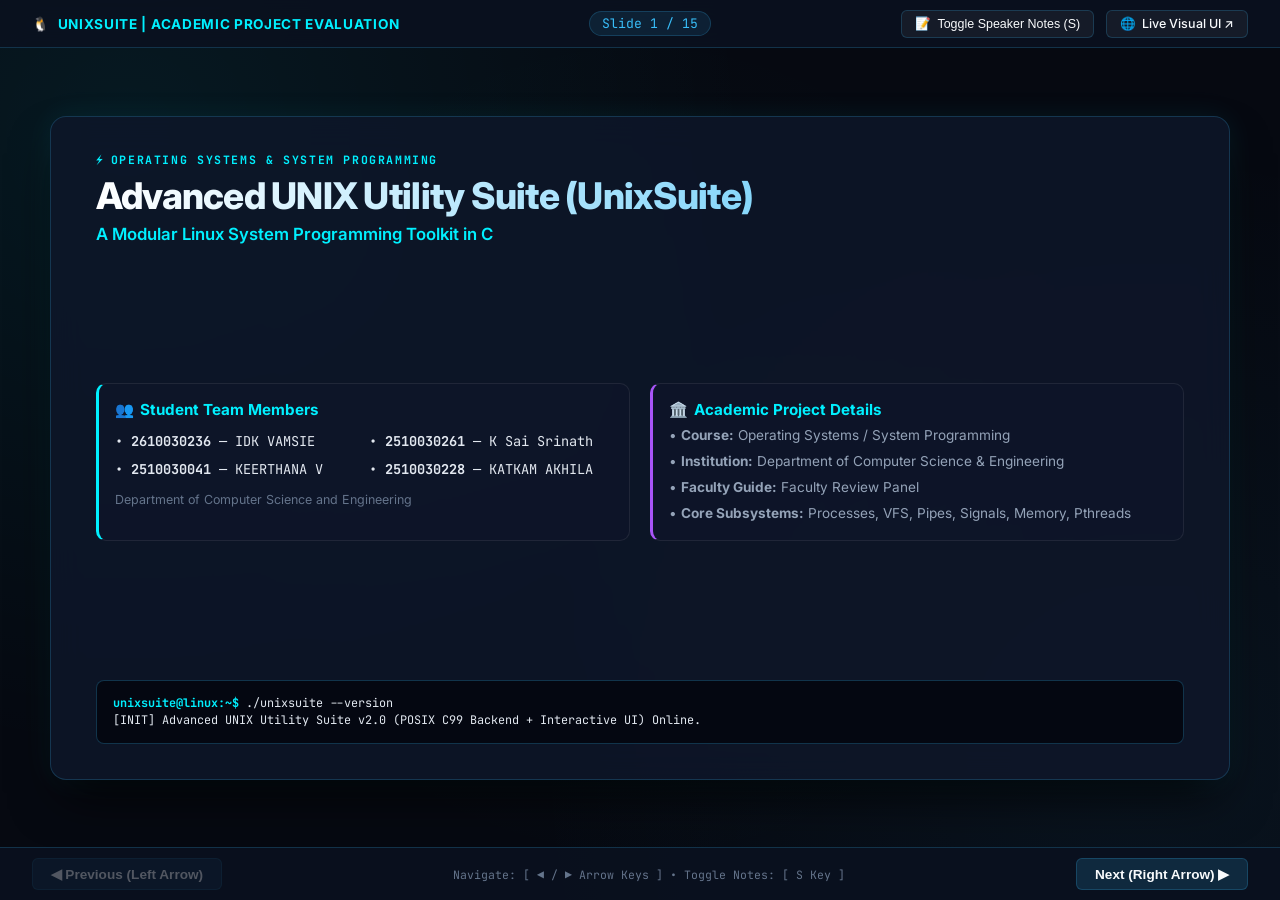
==== commit 92d5ac04: "Update project documentation, presentations, and team member details" ====
--- a/slides.html
+++ b/slides.html
@@ -407,13 +407,13 @@
       <div class="grid-2" style="margin: 0.8rem 0;">
         <div class="card" style="border-left: 3px solid var(--accent-cyan);">
           <h4><span>👥</span> Student Team Members</h4>
-          <div style="display: grid; grid-template-columns: 1fr 1fr; gap: 0.4rem; margin-top: 0.3rem; font-family: 'JetBrains Mono', monospace; font-size: 0.88rem; color: #e2e8f0;">
-            <div>• Roll No: <strong>2610030236</strong></div>
-            <div>• Roll No: <strong>2510030261</strong></div>
-            <div>• Roll No: <strong>2510030041</strong></div>
-            <div>• Roll No: <strong>2510030228</strong></div>
-          </div>
-          <div style="font-size: 0.78rem; color: var(--text-dim); margin-top: 0.4rem;">
+          <div style="display: grid; grid-template-columns: 1fr 1fr; gap: 0.6rem; margin-top: 0.4rem; font-family: 'JetBrains Mono', monospace; font-size: 0.85rem; color: #e2e8f0;">
+            <div>• <strong>2610030236</strong> — IDK VAMSIE</div>
+            <div>• <strong>2510030261</strong> — K Sai Srinath</div>
+            <div>• <strong>2510030041</strong> — KEERTHANA V</div>
+            <div>• <strong>2510030228</strong> — KATKAM AKHILA</div>
+          </div>
+          <div style="font-size: 0.78rem; color: var(--text-dim); margin-top: 0.5rem;">
             Department of Computer Science and Engineering
           </div>
         </div>
